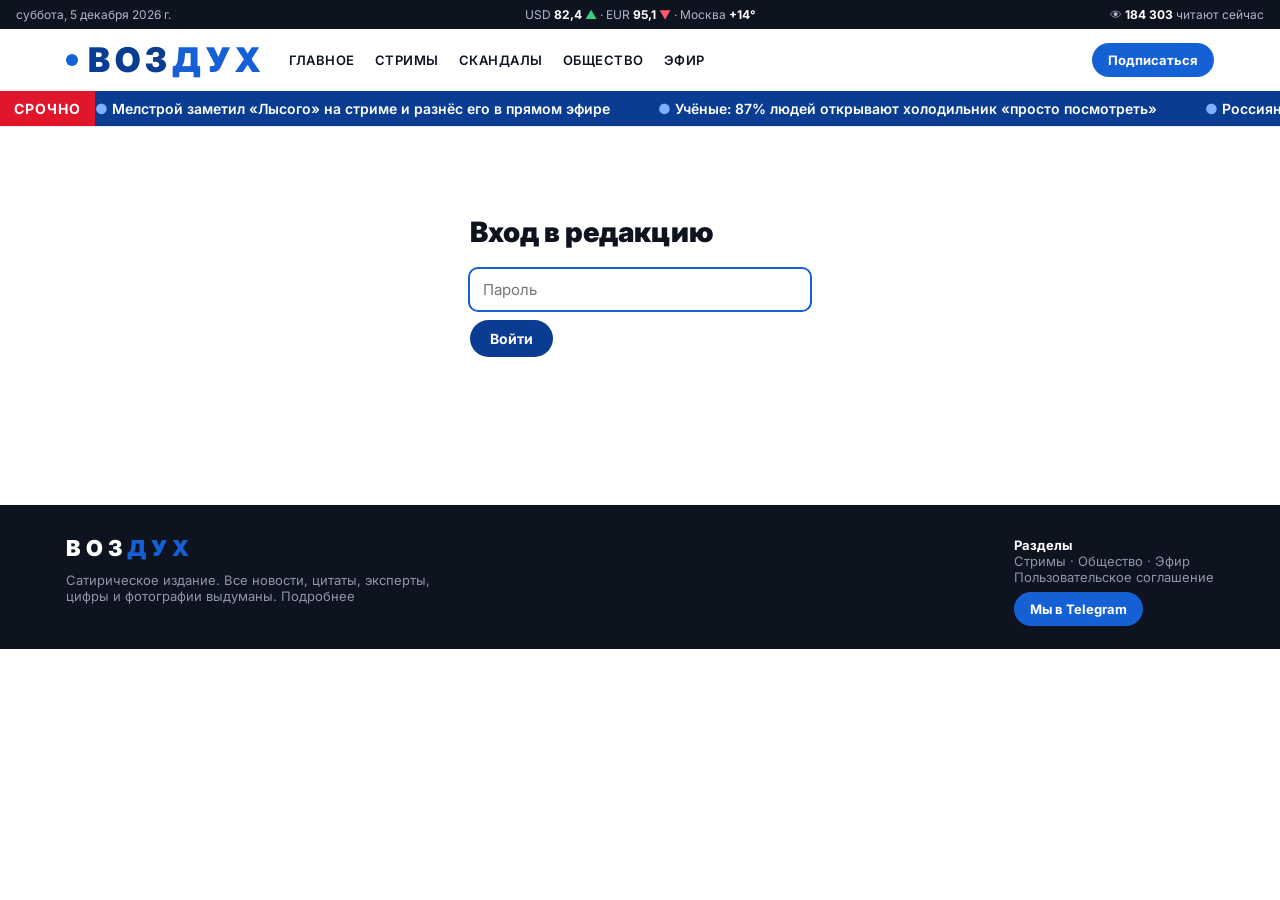
==== admin.html @ 4cb18ade "Длинный оформленный пост: рубрика, абзац, цитата, статистика, хештеги Co-Authored-By: Claude Opus 5 " ====
<!doctype html><html lang="ru"><head><meta charset="utf-8"><meta name="viewport" content="width=device-width,initial-scale=1">
<title>Редакция — Воздух</title><meta name="robots" content="noindex"><link rel="icon" href="favicon.svg"><link rel="alternate icon" href="favicon.png"><link rel="apple-touch-icon" href="apple-touch-icon.png"><link rel="stylesheet" href="style.css?v=25"></head><body>
<main class="wrap" id="root" style="max-width:1280px">
<div id="gate" style="max-width:340px;margin:60px auto"><h1 style="font:900 28px Inter">Вход в редакцию</h1>
<form id="lg" class="cform"><input type="password" id="pw" placeholder="Пароль" autofocus><button>Войти</button></form></div>

<div id="panel" hidden>
<div class="bar2"><h1 style="font:900 32px Inter;margin:0">Редакция</h1>
<div class="share" style="margin-left:auto"><button type="button" id="exit">Выйти</button></div></div>

<div class="grid" style="grid-template-columns:1.1fr 1fr">
<form id="f" class="mk">
 <div class="ai"><b>🤖 Написать новость</b>
  <label style="margin-top:8px">О чём новость<input id="topic" placeholder="Костя купил абонемент и ни разу не пришёл"></label>
  <label style="font:600 12px Inter"><input type="checkbox" id="free" style="width:auto;margin-right:6px">бесплатная модель (хуже, но 0 ₽)</label>
  <button type="button" id="gen" style="margin-top:10px">Сгенерировать текст</button></div>

 <label>Заголовок<input name="title" required></label>
 <label>Подзаголовок<textarea name="lead" rows="2"></textarea></label>
 <div style="display:grid;grid-template-columns:1fr 1fr;gap:12px">
  <label>Раздел<select name="tag"><option>Стримы</option><option>Скандалы</option><option selected>Общество</option><option>Расследования</option></select></label>
  <label>Плашка<input name="flag" value="Эксклюзив"></label></div>
 <label>Текст (абзацы с новой строки)<textarea name="body" rows="8"></textarea></label>
 <label>Цитата<input name="quote"></label>
 <label>Подпись к фото<input name="cap" value="Фото: соцсети"></label>
 <label>Просмотры<input name="views" value="1,2 млн"></label>

 <div class="ai"><b>🖼 Обложка</b>
  <div class="share" style="margin:10px 0 0;flex-wrap:wrap">
   <button type="button" id="up">Загрузить фото</button>
   <button type="button" id="genimg">Нарисовать</button>
   <button type="button" id="redo">Переделать по промпту</button></div>
  <input type="file" id="file" accept="image/*" hidden>
  <label style="margin-top:10px">Промпт для картинки<input id="iprompt" placeholder="парень в зале смотрит в телефон, вечер"></label>
  <label style="font:600 12px Inter">Насколько сильно менять фото: <span id="sv">40%</span>
   <input type="range" id="strength" min="10" max="90" value="40"><span style="font:11px Inter;color:var(--m)">слева — только лёгкая правка, детали и лицо сохраняются; справа — модель может переставить сцену</span></label>
  <label style="font:600 12px Inter"><input type="checkbox" id="mark" checked style="width:auto;margin-right:6px">плашка «Воздух» на обложке</label>
 </div>

 <div class="ai" style="background:#eefaf1;border-color:#c7ecd4"><b>Публикация</b>
  <label style="font:600 12px Inter;margin-top:8px"><input type="checkbox" id="toSite" checked style="width:auto;margin-right:6px">на сайт</label>
  <label style="font:600 12px Inter"><input type="checkbox" id="toTg" checked style="width:auto;margin-right:6px">в канал @vozduhnews24</label>
  <button type="button" id="pub" style="margin-top:10px;background:#0f8a43">Опубликовать</button></div>
</form>

<div>
 <div class="sect">Как увидят на сайте</div>
 <div id="pv" class="pv"></div>
 <div class="sect" style="margin-top:24px">Как увидят в Telegram</div>
 <div class="tgpv"><img id="tgimg" alt=""><div class="tgtxt" id="tgbody"></div></div>
 <div class="sect" style="margin-top:24px">Опубликованные</div>
 <div id="list" class="pubs"></div>
</div></div></div></main>

<script src="news.js?v=25"></script><script src="app.js?v=25"></script><script>
const K=()=>localStorage.getItem('vk');
const call=async(p,d)=>{const r=await fetch(API+p,{method:'POST',headers:{'content-type':'application/json'},body:JSON.stringify({...d,key:K()})});
 const j=await r.json();if(!r.ok)throw Error(j.error||'ошибка');return j};
const busy=(b,on,t)=>{b.disabled=on;b.textContent=on?'Секунду…':t};
let COVER='';                                  // готовая обложка (dataURL)
let RAW='';
let SHORT='';                                  // короткая ссылка с превью                                    // исходное фото до обработки

lg.onsubmit=async e=>{e.preventDefault();localStorage.setItem('vk',pw.value);
 try{await call('/list',{});}catch{} 
 try{await call('/text',{topic:'проверка доступа',probe:1})}catch(err){if(/пароль/.test(err.message)){toast('Неверный пароль');return}}
 show()};
const show=()=>{gate.hidden=1;panel.hidden=0;draw();loadList()};
exit.onclick=()=>{localStorage.removeItem('vk');location.reload()};

// ---- текст
gen.onclick=async()=>{if(!topic.value.trim())return toast('Напиши тему');busy(gen,1);
 try{const d=await call('/text',{topic:topic.value,model:free.checked?'free':'pro'});
  f.title.value=d.title;f.lead.value=d.lead;f.body.value=d.body.join('\n');f.quote.value=d.quote||'';
  f.views.value=d.views||'1,2 млн';f.flag.value=d.flag||'Эксклюзив';if(d.tag)f.tag.value=d.tag;
  window.AIC=d.comments||[];window.AIL=d.live||[];if(!iprompt.value)iprompt.value=d.title;draw();toast(`Готово · комментариев ${(d.comments||[]).length}, хроника ${(d.live||[]).length}`)}
 catch(e){toast(e.message)}finally{busy(gen,0,'Сгенерировать текст')}};

// ---- обложка
up.onclick=()=>file.click();
file.onchange=()=>{const r=new FileReader();r.onload=async()=>{RAW=await shrink(r.result);stamp(RAW)};r.readAsDataURL(file.files[0])};
genimg.onclick=async()=>{busy(genimg,1);try{const d=await call('/image',{prompt:iprompt.value||f.title.value,model:free.checked?'free':'pro'});RAW=d.image;await stamp(RAW)}
 catch(e){toast(e.message)}finally{busy(genimg,0,'Нарисовать')}};
redo.onclick=async()=>{if(!RAW)return toast('Сначала загрузи фото');busy(redo,1);
 try{const small=await shrink(RAW);const d=await call('/edit',{image:small,prompt:iprompt.value,strength:strength.value/100});RAW=d.image;await stamp(d.image)}
 catch(e){toast(e.message)}finally{busy(redo,0,'Переделать по промпту')}};
strength.oninput=()=>sv.textContent=strength.value+'%';
sv.textContent=strength.value+'%';
mark.onchange=()=>RAW&&stamp(RAW);
const stamp=src=>new Promise(r=>{if(!mark.checked){COVER=src;draw();return r()}
 cover(src,f.title.value,d=>{COVER=d;draw();r()})});

// ---- предпросмотр
const F=()=>{const d=Object.fromEntries(new FormData(f));d.comments=window.AIC||[];d.live=window.AIL||[];
 d.body=(d.body||'').split('\n').filter(Boolean);if(d.quote)d.body.splice(1,0,'QUOTE');
 d.reacts=[['🤮',2500],['👎',2500],['🤬',2400],['💩',2400],['🖕',3],['❤️',2]].map(([e,n])=>[e,Math.max(1,Math.round(n*(.5+Math.random())))]);
 d.img=COVER;return d};
function draw(){const x=F();
 pv.innerHTML=`<span class="tag red">${esc(x.flag)}</span><h2 style="font:900 24px Inter">${esc(x.title)}</h2>
 <p style="color:#333">${esc(x.lead)}</p>${COVER?`<img src="${COVER}" style="width:100%;border-radius:8px">`:''}
 ${x.body.map(p=>p==='QUOTE'?`<blockquote style="font-size:16px">${esc(x.quote)}</blockquote>`:`<p style="font-size:15px">${esc(p)}</p>`).join('')}`;
 tgimg.src=COVER||'';tgimg.style.display=COVER?'block':'none';
 const ic={'Стримы':'🎥','Скандалы':'🔥','Общество':'🏛','Расследования':'🔎'}[x.tag]||'📰';
 const p=(x.body||[]).filter(t=>t&&t!=='QUOTE')[0]||'';
 tgbody.innerHTML=`<div class="h">${ic} <b>${esc((x.tag||'').toUpperCase())}</b>${x.flag?'  ·  '+esc(x.flag.toUpperCase()):''}</div>
  <b>${esc(x.title)}</b><p>${esc(x.lead)}</p><p>${esc(p.slice(0,320))}</p>
  ${x.quote?`<div class="q">${esc(x.quote)}</div>`:''}
  <div class="sep">➖➖➖➖➖➖➖➖➖➖</div>
  <p>👁 ${esc(x.views||'')}  ·  💬 ${(x.comments||[]).length}</p>
  <a>📖 Читать полностью на сайте</a><br><a>💬 Предложить новость</a>
  <p class="hash">#воздух ${x.tag?'#'+{'Стримы':'стримы','Скандалы':'скандал','Общество':'общество','Расследования':'расследование'}[x.tag]:''}</p>`;}
f.oninput=draw;

// ---- публикация
pub.onclick=async()=>{const x=F();if(!x.title)return toast('Нужен заголовок');busy(pub,1);
 try{let url=SITE;
  if(toSite.checked){const s=await call('/save',{news:x,site:SITE});url=s.url;SHORT=s.short}
  if(toTg.checked)await call('/post',{title:x.title,lead:x.lead,url:SHORT||url,image:COVER,
    tag:x.tag,flag:x.flag,views:x.views,quote:x.quote,body:x.body,comments:(x.comments||[]).length});
  toast('Опубликовано');loadList()}
 catch(e){toast(e.message)}finally{busy(pub,0,'Опубликовать')}};

async function loadList(){const r=await fetch(API+'/list').then(r=>r.json());
 list.innerHTML=r.map(n=>`<div class="pub"><img src="${n.img||''}"><div><b>${esc(n.title)}</b><br>
  <a href="article.html?n=${n.slug}" target="_blank">открыть</a> · <a href="#" data-del="${n.slug}">удалить</a></div></div>`).join('')||'<p style="color:var(--m)">Пока пусто</p>';
 list.querySelectorAll('[data-del]').forEach(a=>a.onclick=async e=>{e.preventDefault();
  if(confirm('Удалить новость с сайта?')){await call('/delete',{slug:a.dataset.del});loadList();toast('Удалено')}});}
if(K())show();
</script></body></html>
---- style.css ----
@import url('https://fonts.googleapis.com/css2?family=Inter:wght@400;600;800;900&family=PT+Serif:ital,wght@0,400;0,700;1,400&display=swap');
:root{--b:#0a3d91;--b2:#1560d4;--red:#e0162b;--t:#0e1320;--m:#6b7385;--line:#e3e7ef;--soft:#f3f6fb}
*{box-sizing:border-box}html{scroll-behavior:smooth}
body{margin:0;font:18px/1.7 'PT Serif',Georgia,serif;color:var(--t);background:#fff}
a{color:inherit;text-decoration:none}
.ui{font-family:Inter,system-ui,sans-serif}
.top{background:var(--t);color:#aeb6c8;font:12px Inter,system-ui;padding:7px 16px;display:flex;gap:18px;justify-content:space-between;flex-wrap:wrap}
.top b{color:#fff}.top .up{color:#3ccf7a}.top .dn{color:#ff5a6a}
header{position:sticky;top:0;z-index:10;background:rgba(255,255,255,.94);backdrop-filter:blur(10px);border-bottom:1px solid var(--line)}
.bar{max-width:1180px;margin:0 auto;padding:14px 16px;display:flex;align-items:center;gap:24px}
.logo{font:900 34px/1 Inter,system-ui;letter-spacing:5px;color:var(--b);display:flex;align-items:center}
.logo span{color:var(--b2)}.logo i{margin-right:10px;width:12px;height:12px;border-radius:50%;background:var(--b2);animation:pulse 2s infinite}
@keyframes pulse{0%{box-shadow:0 0 0 0 #1560d488}70%{box-shadow:0 0 0 12px #1560d400}100%{box-shadow:0 0 0 0 #1560d400}}
nav{font:600 13px Inter,system-ui;display:flex;gap:20px;text-transform:uppercase;letter-spacing:.5px;overflow-x:auto}
nav a{position:relative;padding:4px 0;white-space:nowrap}
nav a::after{content:"";position:absolute;left:0;bottom:0;height:2px;width:0;background:var(--b2);transition:.3s}
nav a:hover::after{width:100%}
.ticker{background:var(--b);color:#fff;font:600 14px Inter,system-ui;display:flex;overflow:hidden}
.ticker b{background:var(--red);padding:9px 14px;flex:none;z-index:1;text-transform:uppercase;letter-spacing:1px}
.ticker div{display:flex;gap:48px;padding:9px 0;white-space:nowrap;animation:run 40s linear infinite}
.ticker div span::before{content:"● ";color:#7fb0ff}
@keyframes run{to{transform:translateX(-50%)}}
.wrap{max-width:1180px;margin:0 auto;padding:28px 16px}
.grid{display:grid;grid-template-columns:2fr 1fr;gap:36px}
.tag{display:inline-block;background:var(--b2);color:#fff;font:800 11px Inter,system-ui;padding:4px 9px;text-transform:uppercase;letter-spacing:1px}
.tag.red{background:var(--red)}
.hero{display:block;overflow:hidden}
.pic{overflow:hidden;position:relative;background:var(--soft)}
.pic img{width:100%;display:block;aspect-ratio:16/9;object-fit:cover;transition:transform .8s cubic-bezier(.2,.7,.2,1)}
.hero:hover img,.card:hover img{transform:scale(1.05)}
.hero h2{font:900 38px/1.12 Inter,system-ui;margin:14px 0 10px;letter-spacing:-.5px;transition:color .2s}
.hero:hover h2,.card:hover h3,.side a:hover{color:var(--b2)}
.hero p{margin:0;color:#3c4456;font-size:19px}
.meta{font:13px Inter,system-ui;color:var(--m);display:flex;gap:14px;flex-wrap:wrap;margin-top:12px}
aside h4,.sect{font:800 13px Inter,system-ui;text-transform:uppercase;letter-spacing:1.5px;border-top:3px solid var(--t);padding-top:10px;margin:0 0 8px}
.side{counter-reset:n}.side a{display:flex;gap:14px;padding:14px 0;border-bottom:1px solid var(--line);font:600 16px/1.35 Inter,system-ui;transition:color .2s}
.side a::before{counter-increment:n;content:counter(n);font:900 28px/1 Inter;color:#cbd5e6}
.cards{display:grid;grid-template-columns:repeat(3,1fr);gap:24px;margin-top:40px}
.card h3{font:800 19px/1.3 Inter,system-ui;margin:10px 0 6px;transition:color .2s}
.card p{margin:0;font-size:15px;color:var(--m)}
.reveal{opacity:0;transform:translateY(24px);transition:opacity .7s,transform .7s}.reveal.on{opacity:1;transform:none}
#progress{position:fixed;top:0;left:0;height:3px;background:linear-gradient(90deg,var(--b2),#7fb0ff);width:0;z-index:20}
article{max-width:740px;margin:0 auto}
article h1{font:900 42px/1.12 Inter,system-ui;letter-spacing:-.8px;margin:14px 0}
.lead{font-size:22px;color:#2a3244;line-height:1.5}
.byline{display:flex;align-items:center;gap:12px;border-top:1px solid var(--line);border-bottom:1px solid var(--line);padding:12px 0;margin:22px 0;font:13px Inter,system-ui;color:var(--m);flex-wrap:wrap}
.byline .av{width:38px;height:38px;border-radius:50%;background:var(--b);color:#fff;display:grid;place-items:center;font-weight:800}
.byline b{color:var(--t)}.share{margin-left:auto;display:flex;gap:8px}
.share button,.share a{font:600 13px Inter;border:1px solid var(--line);background:#fff;border-radius:20px;padding:6px 12px;cursor:pointer;transition:.2s}
.share button:hover,.share a:hover{background:var(--b2);color:#fff;border-color:var(--b2)}
figure{margin:0}figcaption{font:13px Inter,system-ui;color:var(--m);margin-top:8px}
.drop::first-letter{float:left;font:900 64px/.9 Inter;color:var(--b);margin:6px 10px 0 0}
blockquote{border-left:4px solid var(--b2);margin:28px 0;padding:6px 20px;font-size:24px;font-style:italic;background:var(--soft)}
.reacts{display:flex;gap:8px;flex-wrap:wrap;margin:24px 0}
.reacts button{background:var(--soft);border:1px solid #cfdcf5;border-radius:22px;padding:6px 14px;font:600 15px Inter;cursor:pointer;transition:transform .15s}
.reacts button:hover{transform:translateY(-2px)}.reacts button:active{transform:scale(.9)}
.reacts button.me{background:var(--b2);color:#fff;border-color:var(--b2)}
.toast{position:fixed;bottom:24px;left:50%;transform:translate(-50%,80px);background:var(--t);color:#fff;font:600 14px Inter;padding:10px 18px;border-radius:8px;transition:.3s;z-index:30}
.toast.on{transform:translate(-50%,0)}
footer{background:var(--t);color:#8d96aa;font:13px Inter,system-ui;margin-top:60px}
footer .wrap{display:flex;justify-content:space-between;gap:20px;flex-wrap:wrap}footer .logo{font-size:22px;color:#fff}
@media(max-width:860px){.grid,.cards{grid-template-columns:1fr}.hero h2,article h1{font-size:30px}.bar{flex-direction:column;align-items:flex-start;gap:10px}nav{max-width:100%}}
.tgbtn{margin-left:auto;background:var(--b2);color:#fff;font:700 13px Inter,system-ui;padding:9px 16px;border-radius:22px;white-space:nowrap;transition:.2s}
.tgbtn:hover{background:var(--b);transform:translateY(-1px)}
.promo{background:var(--soft);border:1px solid var(--line);border-radius:12px;padding:18px;margin-top:24px;font:14px Inter,system-ui}
.promo b{font-size:17px}.promo p{color:var(--m);margin:6px 0 14px}.promo .tgbtn{margin:0;display:inline-block}
footer a{color:#8d96aa}footer a:hover{color:#fff}footer .wrap{padding-top:32px;padding-bottom:32px}
.comments{margin-top:48px}.cm{display:flex;gap:12px;padding:14px 0;border-bottom:1px solid var(--line)}
.cm .av{width:36px;height:36px;flex:none;border-radius:50%;background:var(--soft);color:var(--b);display:grid;place-items:center;font:800 15px Inter}
.cm b{font:700 14px Inter}.cm p{margin:4px 0 0;font-size:16px}
.cform{display:grid;gap:10px;margin-top:20px}
.cform input,.cform textarea,.mk input,.mk textarea,.mk select{font:15px Inter,system-ui;padding:10px 12px;border:1px solid var(--line);border-radius:8px;width:100%;background:#fff}
.cform input:focus,.cform textarea:focus,.mk input:focus,.mk textarea:focus{outline:2px solid var(--b2);border-color:transparent}
.cform button,.mk button{justify-self:start;background:var(--b);color:#fff;border:0;border-radius:22px;padding:10px 20px;font:700 14px Inter;cursor:pointer}
.cform button:hover,.mk button:hover{background:var(--b2)}
.mk{display:grid;gap:14px;font:600 13px Inter,system-ui}.mk label{display:grid;gap:6px}
.pv{border:1px solid var(--line);border-radius:12px;padding:18px;background:#fff;max-height:70vh;overflow:auto;overscroll-behavior:contain}
.dot{display:inline-block;width:12px;height:12px;border-radius:50%;background:var(--red);animation:pulse 1.6s infinite;vertical-align:middle}
.live{border-left:2px solid var(--line);margin-top:24px}
.ev{display:grid;grid-template-columns:70px 1fr;gap:16px;padding:0 0 28px 20px;position:relative}
.ev::before{content:"";position:absolute;left:-7px;top:6px;width:12px;height:12px;border-radius:50%;background:var(--b2);border:3px solid #fff}
.ev time{font:800 14px Inter;color:var(--b2)}.ev p{margin:0 0 4px}.ev a{font:600 14px Inter;color:var(--m)}
.ev a:hover{color:var(--b2)}
@media(max-width:860px){.tgbtn{margin-left:0}}
.ai{background:linear-gradient(135deg,#eef4ff,#f7f2ff);border:1px solid #d8e2f8;border-radius:12px;padding:16px}
.ai b{font:800 15px Inter,system-ui}.ai button{background:var(--b2)}
.mk button:disabled{opacity:.6;cursor:wait}
.bar2{display:flex;align-items:center;gap:16px;margin-bottom:24px}
.tgpv{background:#17212b;border-radius:12px;overflow:hidden;max-width:420px}
.tgpv img{width:100%;display:block}.tgtxt{padding:12px 14px;color:#fff;font:15px Inter,system-ui;border-left:3px solid #4b93ff;margin:10px}
.tgtxt p{color:#c9d3de;margin:8px 0}.tgtxt a{color:#6ab3f3;font-size:15px}
.tgtxt .h{font:700 12px Inter;color:#8fb8e0;letter-spacing:.5px;margin-bottom:8px}
.tgtxt .q{border-left:3px solid #4b93ff;padding-left:10px;color:#c9d3de;font-style:italic;margin:10px 0}
.tgtxt .sep{color:#3d4d5e;font-size:12px;margin:10px 0;overflow:hidden;white-space:nowrap}
.tgtxt .hash{color:#6ab3f3;font-size:14px}
.pubs{display:grid;gap:10px}.pub{display:grid;grid-template-columns:90px 1fr;gap:12px;align-items:center;border:1px solid var(--line);border-radius:10px;padding:8px}
.pub img{width:90px;height:56px;object-fit:cover;border-radius:6px;background:var(--soft)}
.pub b{font:700 14px Inter}.pub a{font:13px Inter;color:var(--b2)}
input[type=range]{padding:0}
img.av{width:38px;height:38px;border-radius:50%;object-fit:cover;flex:none}
article h2{font:800 24px/1.3 Inter,system-ui;margin:34px 0 10px}
article ul{padding-left:22px}article li{margin-bottom:8px}
article a{color:var(--b2);text-decoration:underline}
.cm time{font:12px Inter,system-ui;color:var(--m)}
.cm .like{font:13px Inter,system-ui;color:var(--m);cursor:pointer;user-select:none;display:inline-block;margin-top:6px}
.cm .like:hover,.cm .like.on{color:var(--b2)}
.showmore{background:none;border:1px solid var(--line);border-radius:22px;padding:9px 18px;font:600 14px Inter;color:var(--b2);cursor:pointer;margin-top:14px}
.showmore:hover{background:var(--soft)}
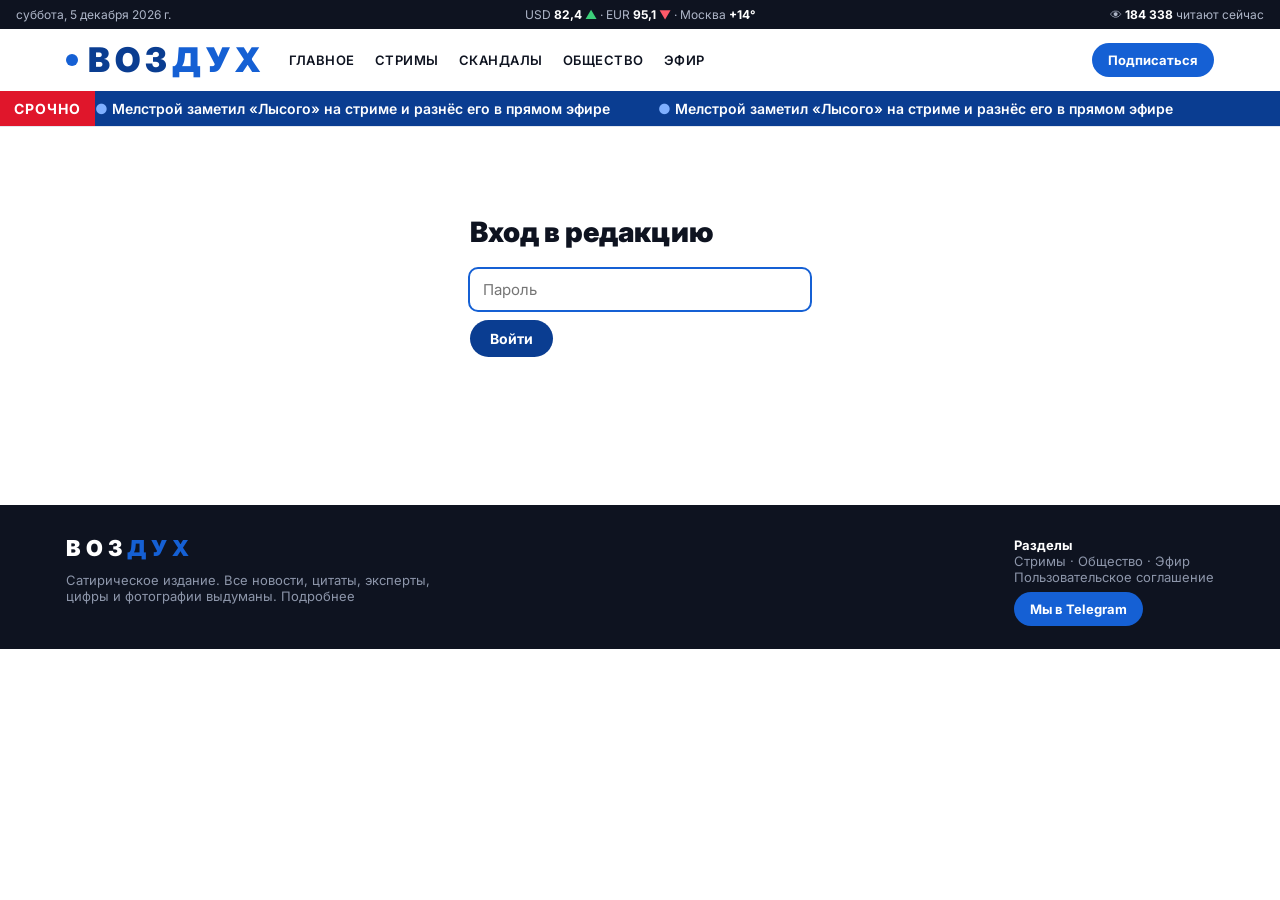
==== commit dd7c3ee6: "Дата публикации вместо времени, удалены новости-заглушки Co-Authored-By: Claude Opus 5 <noreply@anth" ====
--- a/admin.html
+++ b/admin.html
@@ -1,5 +1,5 @@
 <!doctype html><html lang="ru"><head><meta charset="utf-8"><meta name="viewport" content="width=device-width,initial-scale=1">
-<title>Редакция — Воздух</title><meta name="robots" content="noindex"><link rel="icon" href="favicon.svg"><link rel="alternate icon" href="favicon.png"><link rel="apple-touch-icon" href="apple-touch-icon.png"><link rel="stylesheet" href="style.css?v=25"></head><body>
+<title>Редакция — Воздух</title><meta name="robots" content="noindex"><link rel="icon" href="favicon.svg"><link rel="alternate icon" href="favicon.png"><link rel="apple-touch-icon" href="apple-touch-icon.png"><link rel="stylesheet" href="style.css?v=27"></head><body>
 <main class="wrap" id="root" style="max-width:1280px">
 <div id="gate" style="max-width:340px;margin:60px auto"><h1 style="font:900 28px Inter">Вход в редакцию</h1>
 <form id="lg" class="cform"><input type="password" id="pw" placeholder="Пароль" autofocus><button>Войти</button></form></div>
@@ -52,7 +52,7 @@
  <div id="list" class="pubs"></div>
 </div></div></div></main>
 
-<script src="news.js?v=25"></script><script src="app.js?v=25"></script><script>
+<script src="news.js?v=27"></script><script src="app.js?v=27"></script><script>
 const K=()=>localStorage.getItem('vk');
 const call=async(p,d)=>{const r=await fetch(API+p,{method:'POST',headers:{'content-type':'application/json'},body:JSON.stringify({...d,key:K()})});
  const j=await r.json();if(!r.ok)throw Error(j.error||'ошибка');return j};
--- a/style.css
+++ b/style.css
@@ -106,3 +106,4 @@
 .cm .like:hover,.cm .like.on{color:var(--b2)}
 .showmore{background:none;border:1px solid var(--line);border-radius:22px;padding:9px 18px;font:600 14px Inter;color:var(--b2);cursor:pointer;margin-top:14px}
 .showmore:hover{background:var(--soft)}
+.ev time small{display:block;font:600 12px Inter;color:var(--m);margin-top:2px}
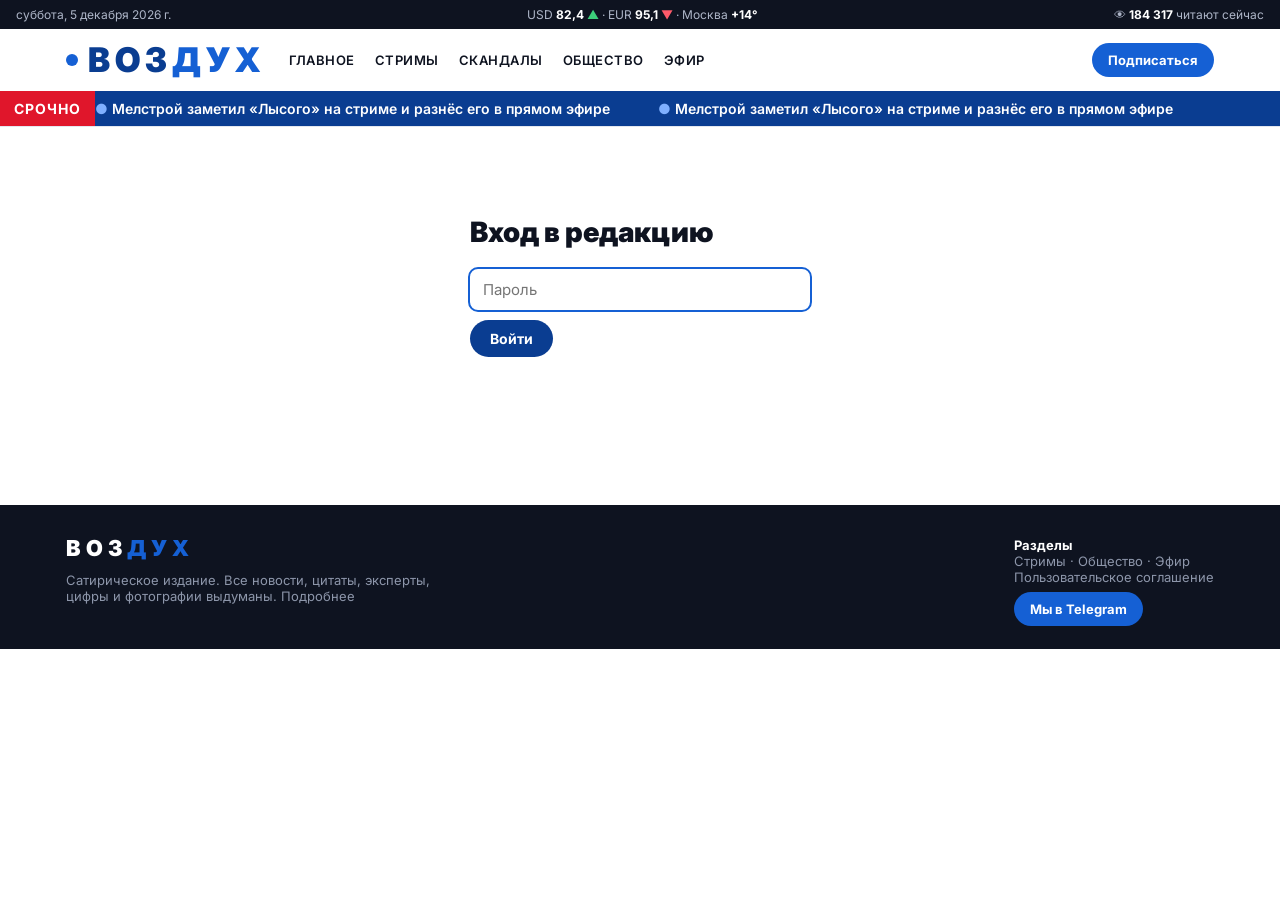
==== commit a16f30a3: "Единая версия статики во всех страницах Co-Authored-By: Claude Opus 5 <noreply@anthropic.com>" ====
--- a/admin.html
+++ b/admin.html
@@ -1,5 +1,5 @@
 <!doctype html><html lang="ru"><head><meta charset="utf-8"><meta name="viewport" content="width=device-width,initial-scale=1">
-<title>Редакция — Воздух</title><meta name="robots" content="noindex"><link rel="icon" href="favicon.svg"><link rel="alternate icon" href="favicon.png"><link rel="apple-touch-icon" href="apple-touch-icon.png"><link rel="stylesheet" href="style.css?v=27"></head><body>
+<title>Редакция — Воздух</title><meta name="robots" content="noindex"><link rel="icon" href="favicon.svg"><link rel="alternate icon" href="favicon.png"><link rel="apple-touch-icon" href="apple-touch-icon.png"><link rel="stylesheet" href="style.css?v=28"></head><body>
 <main class="wrap" id="root" style="max-width:1280px">
 <div id="gate" style="max-width:340px;margin:60px auto"><h1 style="font:900 28px Inter">Вход в редакцию</h1>
 <form id="lg" class="cform"><input type="password" id="pw" placeholder="Пароль" autofocus><button>Войти</button></form></div>
@@ -52,7 +52,7 @@
  <div id="list" class="pubs"></div>
 </div></div></div></main>
 
-<script src="news.js?v=27"></script><script src="app.js?v=27"></script><script>
+<script src="news.js?v=28"></script><script src="app.js?v=28"></script><script>
 const K=()=>localStorage.getItem('vk');
 const call=async(p,d)=>{const r=await fetch(API+p,{method:'POST',headers:{'content-type':'application/json'},body:JSON.stringify({...d,key:K()})});
  const j=await r.json();if(!r.ok)throw Error(j.error||'ошибка');return j};
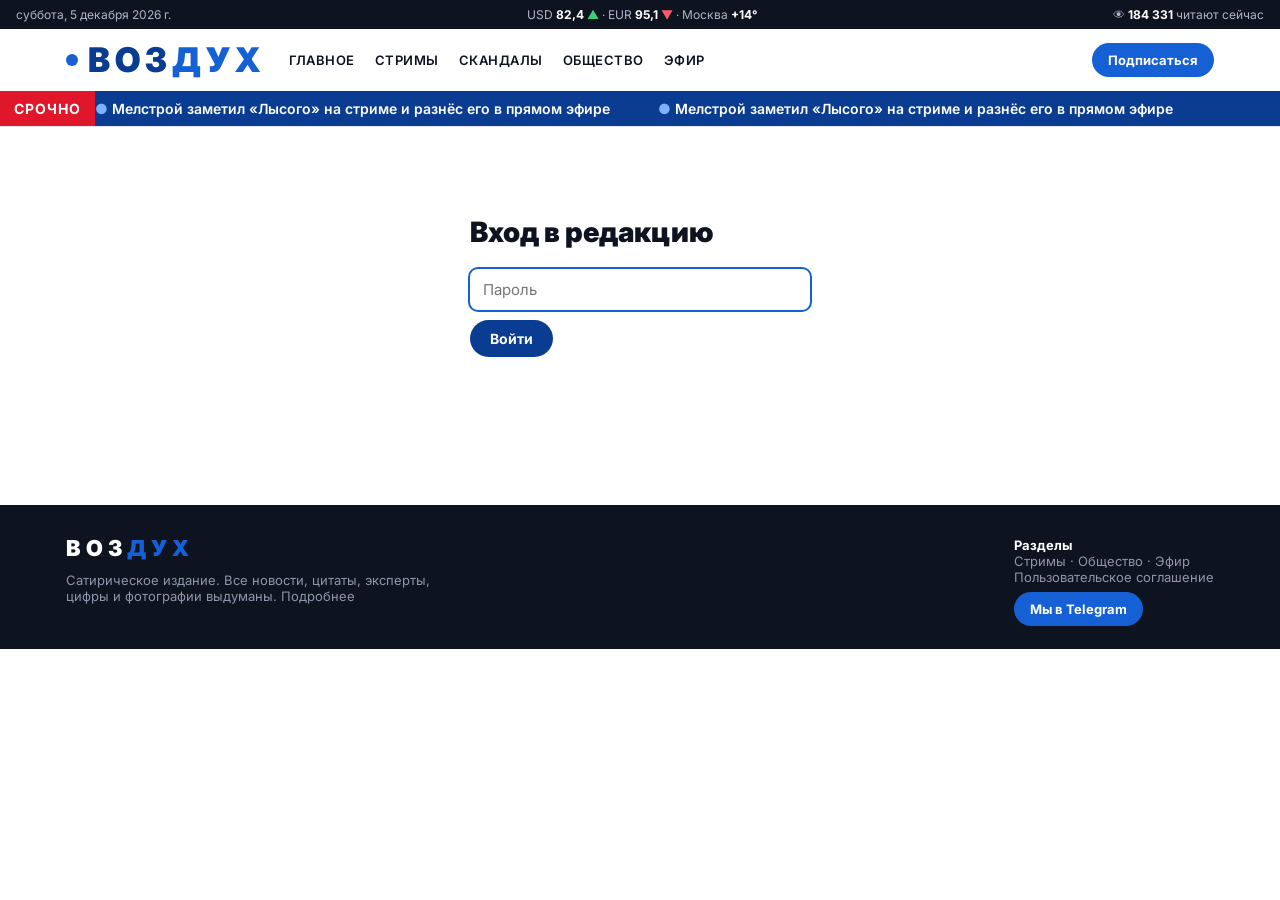
==== commit e4df64a9: "Автообновление кабинета и сайта при выходе новой версии Co-Authored-By: Claude Opus 5 <noreply@anthr" ====
--- a/admin.html
+++ b/admin.html
@@ -1,5 +1,5 @@
 <!doctype html><html lang="ru"><head><meta charset="utf-8"><meta name="viewport" content="width=device-width,initial-scale=1">
-<title>Редакция — Воздух</title><meta name="robots" content="noindex"><link rel="icon" href="favicon.svg"><link rel="alternate icon" href="favicon.png"><link rel="apple-touch-icon" href="apple-touch-icon.png"><link rel="stylesheet" href="style.css?v=28"></head><body>
+<title>Редакция — Воздух</title><meta name="robots" content="noindex"><link rel="icon" href="favicon.svg"><link rel="alternate icon" href="favicon.png"><link rel="apple-touch-icon" href="apple-touch-icon.png"><link rel="stylesheet" href="style.css?v=29"></head><body>
 <main class="wrap" id="root" style="max-width:1280px">
 <div id="gate" style="max-width:340px;margin:60px auto"><h1 style="font:900 28px Inter">Вход в редакцию</h1>
 <form id="lg" class="cform"><input type="password" id="pw" placeholder="Пароль" autofocus><button>Войти</button></form></div>
@@ -52,7 +52,7 @@
  <div id="list" class="pubs"></div>
 </div></div></div></main>
 
-<script src="news.js?v=28"></script><script src="app.js?v=28"></script><script>
+<script src="news.js?v=29"></script><script src="app.js?v=29"></script><script>
 const K=()=>localStorage.getItem('vk');
 const call=async(p,d)=>{const r=await fetch(API+p,{method:'POST',headers:{'content-type':'application/json'},body:JSON.stringify({...d,key:K()})});
  const j=await r.json();if(!r.ok)throw Error(j.error||'ошибка');return j};
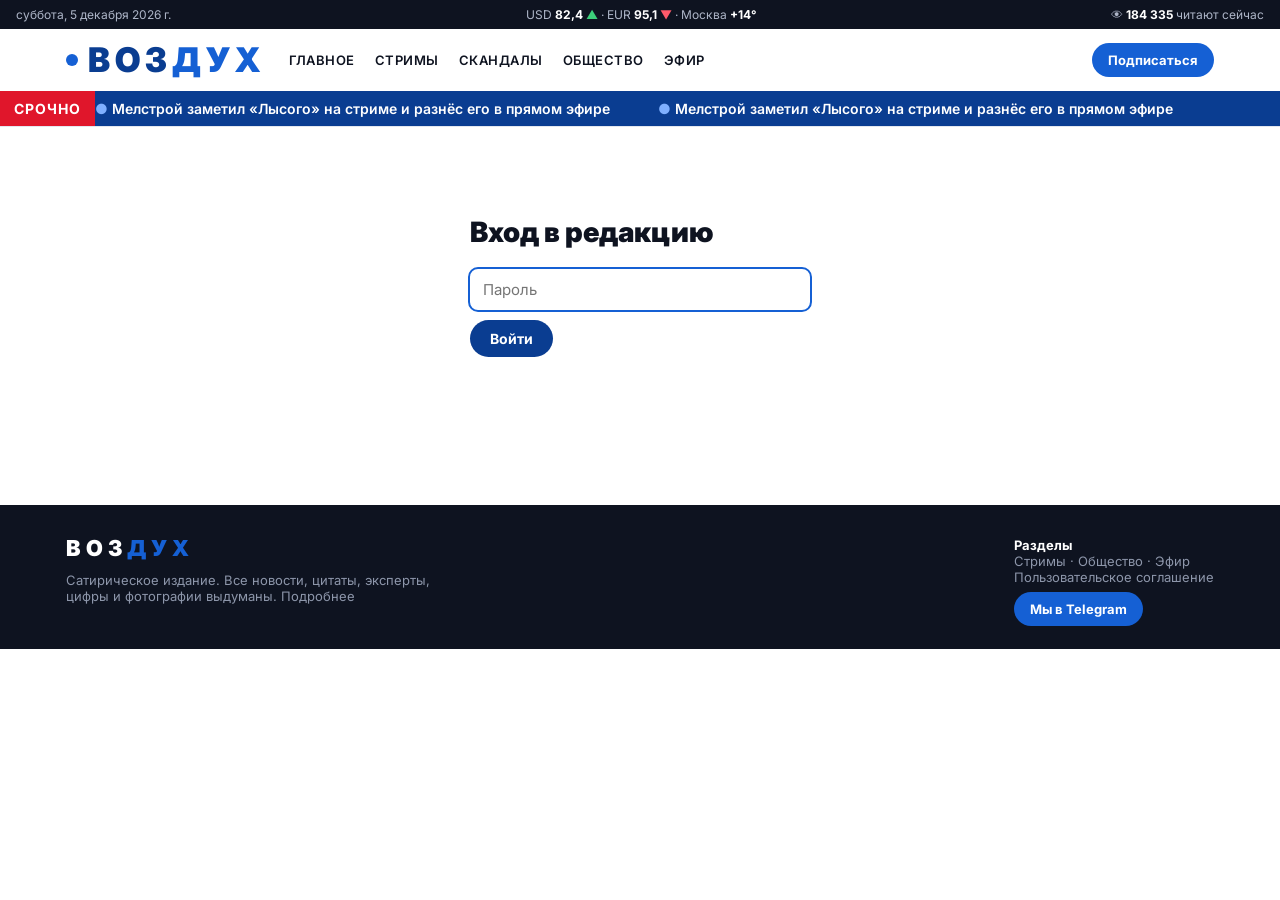
==== commit 13a2e172: "Проверка автообновления Co-Authored-By: Claude Opus 5 <noreply@anthropic.com>" ====
--- a/admin.html
+++ b/admin.html
@@ -1,5 +1,5 @@
 <!doctype html><html lang="ru"><head><meta charset="utf-8"><meta name="viewport" content="width=device-width,initial-scale=1">
-<title>Редакция — Воздух</title><meta name="robots" content="noindex"><link rel="icon" href="favicon.svg"><link rel="alternate icon" href="favicon.png"><link rel="apple-touch-icon" href="apple-touch-icon.png"><link rel="stylesheet" href="style.css?v=29"></head><body>
+<title>Редакция — Воздух</title><meta name="robots" content="noindex"><link rel="icon" href="favicon.svg"><link rel="alternate icon" href="favicon.png"><link rel="apple-touch-icon" href="apple-touch-icon.png"><link rel="stylesheet" href="style.css?v=30"></head><body>
 <main class="wrap" id="root" style="max-width:1280px">
 <div id="gate" style="max-width:340px;margin:60px auto"><h1 style="font:900 28px Inter">Вход в редакцию</h1>
 <form id="lg" class="cform"><input type="password" id="pw" placeholder="Пароль" autofocus><button>Войти</button></form></div>
@@ -52,7 +52,7 @@
  <div id="list" class="pubs"></div>
 </div></div></div></main>
 
-<script src="news.js?v=29"></script><script src="app.js?v=29"></script><script>
+<script src="news.js?v=30"></script><script src="app.js?v=30"></script><script>
 const K=()=>localStorage.getItem('vk');
 const call=async(p,d)=>{const r=await fetch(API+p,{method:'POST',headers:{'content-type':'application/json'},body:JSON.stringify({...d,key:K()})});
  const j=await r.json();if(!r.ok)throw Error(j.error||'ошибка');return j};
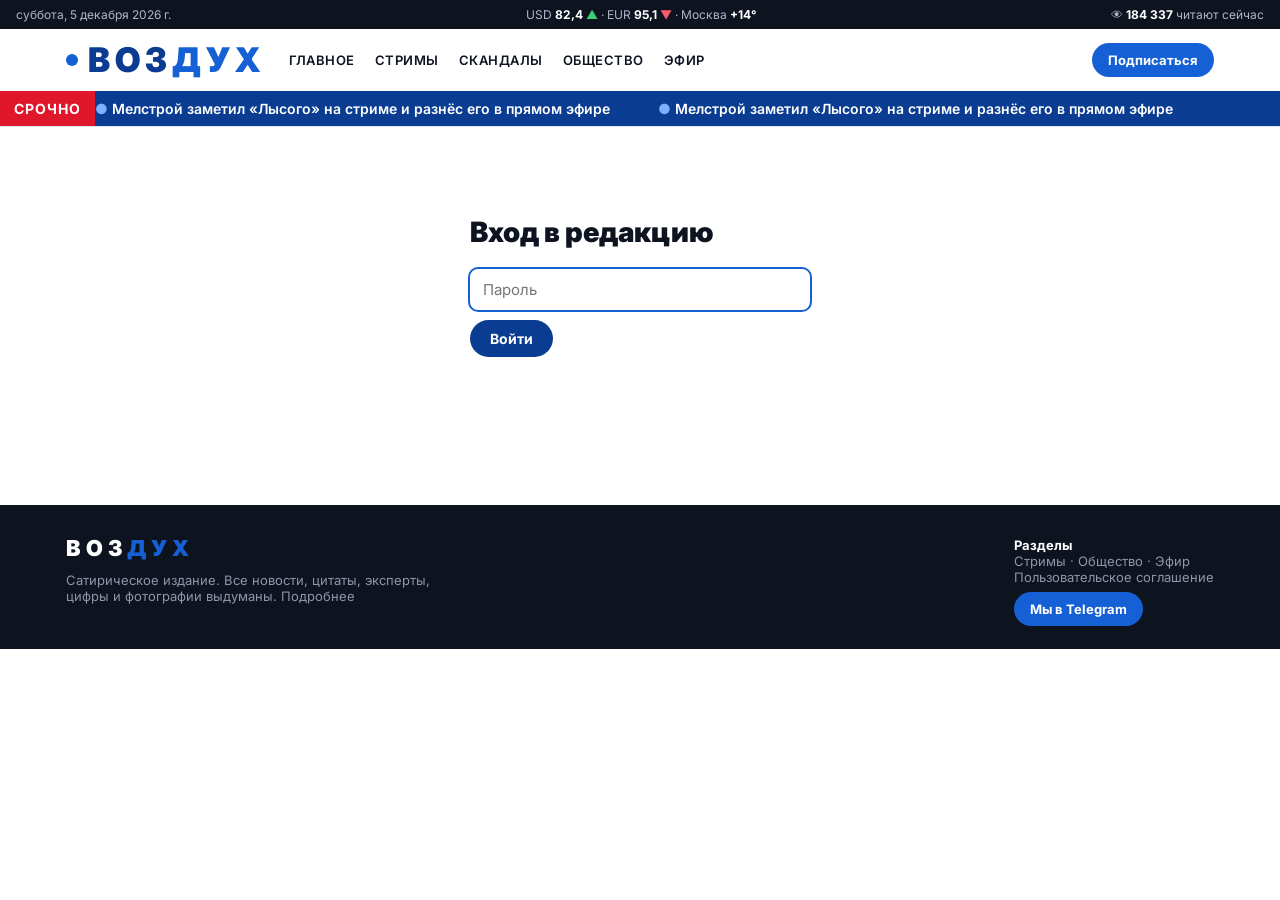
==== commit 97172f4b: "Сайт переключён на n.vozduhnews.ru Co-Authored-By: Claude Opus 5 <noreply@anthropic.com>" ====
--- a/admin.html
+++ b/admin.html
@@ -1,5 +1,5 @@
 <!doctype html><html lang="ru"><head><meta charset="utf-8"><meta name="viewport" content="width=device-width,initial-scale=1">
-<title>Редакция — Воздух</title><meta name="robots" content="noindex"><link rel="icon" href="favicon.svg"><link rel="alternate icon" href="favicon.png"><link rel="apple-touch-icon" href="apple-touch-icon.png"><link rel="stylesheet" href="style.css?v=30"></head><body>
+<title>Редакция — Воздух</title><meta name="robots" content="noindex"><link rel="icon" href="favicon.svg"><link rel="alternate icon" href="favicon.png"><link rel="apple-touch-icon" href="apple-touch-icon.png"><link rel="stylesheet" href="style.css?v=31"></head><body>
 <main class="wrap" id="root" style="max-width:1280px">
 <div id="gate" style="max-width:340px;margin:60px auto"><h1 style="font:900 28px Inter">Вход в редакцию</h1>
 <form id="lg" class="cform"><input type="password" id="pw" placeholder="Пароль" autofocus><button>Войти</button></form></div>
@@ -52,7 +52,7 @@
  <div id="list" class="pubs"></div>
 </div></div></div></main>
 
-<script src="news.js?v=30"></script><script src="app.js?v=30"></script><script>
+<script src="news.js?v=31"></script><script src="app.js?v=31"></script><script>
 const K=()=>localStorage.getItem('vk');
 const call=async(p,d)=>{const r=await fetch(API+p,{method:'POST',headers:{'content-type':'application/json'},body:JSON.stringify({...d,key:K()})});
  const j=await r.json();if(!r.ok)throw Error(j.error||'ошибка');return j};
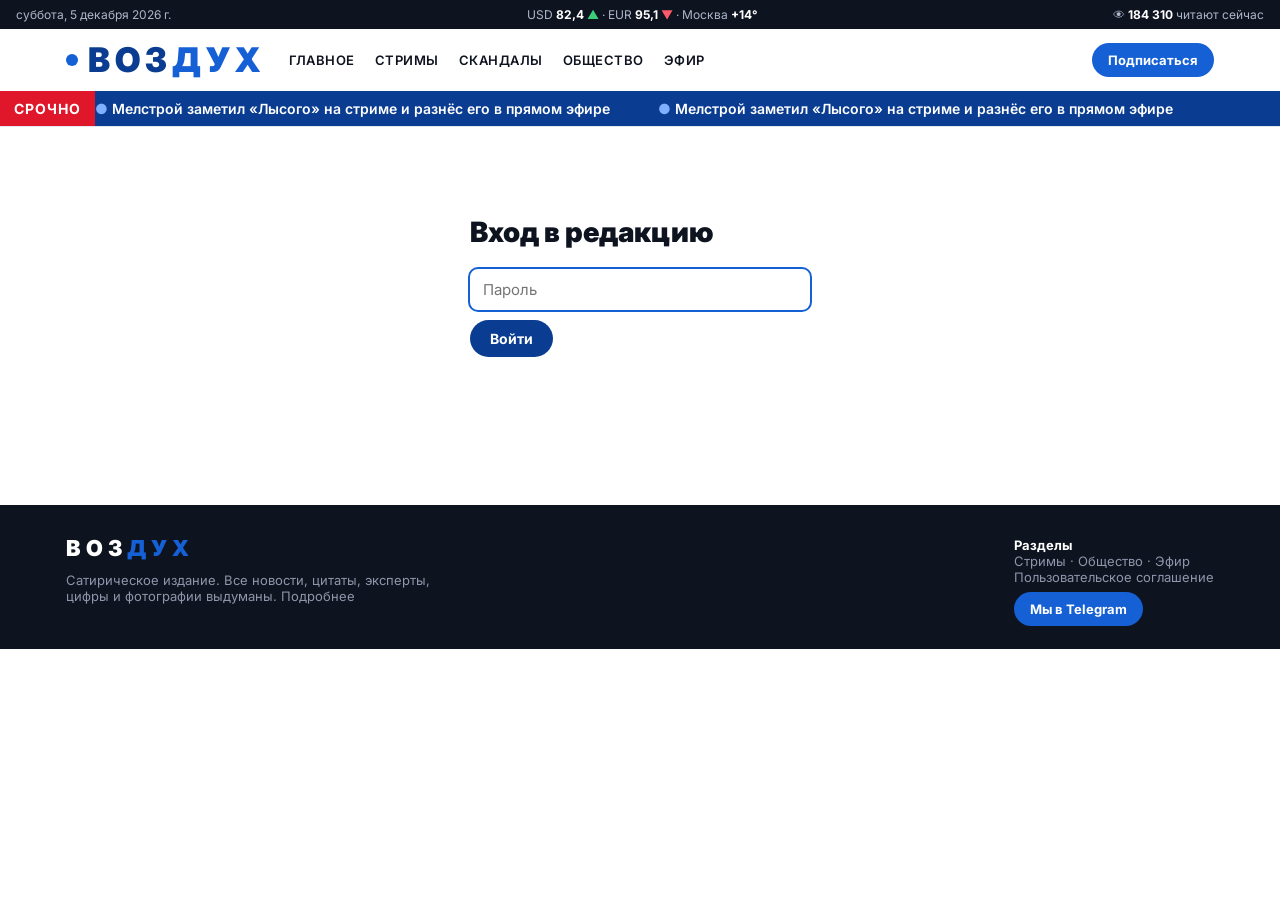
==== commit 681fc71c: "Данные через быстрый адрес, короткие ссылки через n.vozduhnews.ru Co-Authored-By: Claude Opus 5 <nor" ====
--- a/admin.html
+++ b/admin.html
@@ -1,5 +1,5 @@
 <!doctype html><html lang="ru"><head><meta charset="utf-8"><meta name="viewport" content="width=device-width,initial-scale=1">
-<title>Редакция — Воздух</title><meta name="robots" content="noindex"><link rel="icon" href="favicon.svg"><link rel="alternate icon" href="favicon.png"><link rel="apple-touch-icon" href="apple-touch-icon.png"><link rel="stylesheet" href="style.css?v=31"></head><body>
+<title>Редакция — Воздух</title><meta name="robots" content="noindex"><link rel="icon" href="favicon.svg"><link rel="alternate icon" href="favicon.png"><link rel="apple-touch-icon" href="apple-touch-icon.png"><link rel="stylesheet" href="style.css?v=32"></head><body>
 <main class="wrap" id="root" style="max-width:1280px">
 <div id="gate" style="max-width:340px;margin:60px auto"><h1 style="font:900 28px Inter">Вход в редакцию</h1>
 <form id="lg" class="cform"><input type="password" id="pw" placeholder="Пароль" autofocus><button>Войти</button></form></div>
@@ -52,7 +52,7 @@
  <div id="list" class="pubs"></div>
 </div></div></div></main>
 
-<script src="news.js?v=31"></script><script src="app.js?v=31"></script><script>
+<script src="news.js?v=32"></script><script src="app.js?v=32"></script><script>
 const K=()=>localStorage.getItem('vk');
 const call=async(p,d)=>{const r=await fetch(API+p,{method:'POST',headers:{'content-type':'application/json'},body:JSON.stringify({...d,key:K()})});
  const j=await r.json();if(!r.ok)throw Error(j.error||'ошибка');return j};
